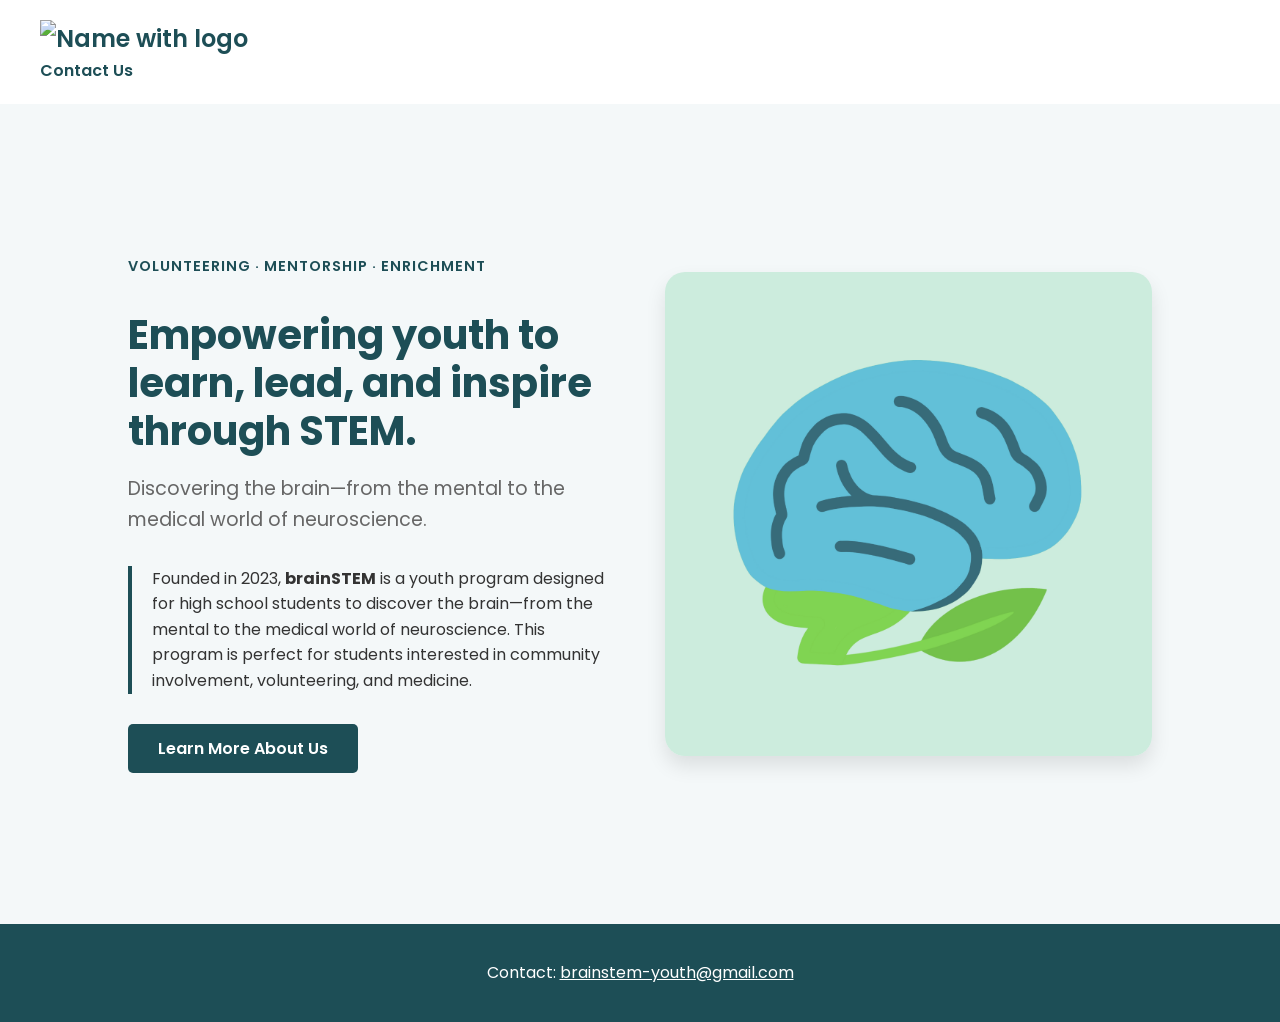
==== index.html @ 37b5a8be "Initial Upload" ====
<!DOCTYPE html>
<html lang="en">

<head>
    <meta charset="UTF-8">
    <meta name="viewport" content="width=device-width, initial-scale=1.0">
    <title>brainSTEM | Youth Neuroscience Program</title>
    <link rel="stylesheet" href="style.css">
    <link href="https://fonts.googleapis.com/css2?family=Poppins:wght@300;400;600&display=swap" rel="stylesheet">
</head>

<body>

    <header>
        <nav>
            <div class="logo">
                <img src="images/name-logo.png" alt="Name with logo" class="logo-img">
            </div>
            <a href="mailto:brainstem-youth@gmail.com" class="contact-link">Contact Us</a>
        </nav>
    </header>

    <main>
        <section class="hero-section">
            <div class="content-wrapper">
                <span class="tagline">Volunteering · Mentorship · Enrichment</span>

                <h1>Empowering youth to learn, lead, and inspire through STEM.</h1>

                <p class="subtitle">
                    Discovering the brain—from the mental to the medical world of neuroscience.
                </p>

                <div class="description-box">
                    <p>
                        Founded in 2023, <strong>brainSTEM</strong> is a youth program designed for high school students
                        to discover the brain—from the mental to the medical world of neuroscience.
                        This program is perfect for students interested in community involvement,
                        volunteering, and medicine.
                    </p>
                </div>

                <a href="mailto:brainstem-youth@gmail.com" class="btn-primary">Learn More About Us</a>
            </div>

            <div class="image-wrapper">
                <img src="images/logo-green.png" alt="Green backround logo" class="hero-img">
            </div>
        </section>
    </main>

    <footer>
        <p>Contact: <a href="mailto:brainstem-youth@gmail.com">brainstem-youth@gmail.com</a></p>
    </footer>

</body>

</html>
---- style.css ----
/* 1. General Setup */
:root {
    --primary-teal: #1D4E56;
    /* The color from your screenshot */
    --accent-teal: #2A6F7A;
    --text-dark: #333;
    --text-light: #666;
    --white: #ffffff;
}

body {
    font-family: 'Poppins', sans-serif;
    margin: 0;
    padding: 0;
    color: var(--text-dark);
    line-height: 1.6;
}

/* 2. Navigation */
header {
    padding: 20px 40px;
    display: flex;
    justify-content: space-between;
    align-items: center;
    background-color: var(--white);
    box-shadow: 0 2px 5px rgba(0, 0, 0, 0.05);
}

.logo {
    font-weight: 600;
    font-size: 1.5rem;
    color: var(--primary-teal);
}

.contact-link {
    text-decoration: none;
    color: var(--primary-teal);
    font-weight: 600;
}

/* 3. Hero Section (The Main Area) */
.hero-section {
    display: flex;
    /* Creates a side-by-side layout */
    align-items: center;
    justify-content: center;
    min-height: 80vh;
    /* Takes up most of the screen height */
    padding: 50px 10%;
    gap: 50px;
    background-color: #f4f8f9;
    /* Very light teal/grey background */
}

.content-wrapper {
    flex: 1;
    /* Takes up half the space */
    max-width: 600px;
}

/* Typography Styling */
.tagline {
    display: block;
    text-transform: uppercase;
    color: var(--primary-teal);
    font-weight: 600;
    letter-spacing: 1px;
    margin-bottom: 10px;
    font-size: 0.9rem;
}

h1 {
    font-size: 2.5rem;
    line-height: 1.2;
    margin-bottom: 15px;
    color: var(--primary-teal);
}

.subtitle {
    font-size: 1.2rem;
    color: var(--text-light);
    margin-bottom: 30px;
}

.description-box {
    border-left: 4px solid var(--primary-teal);
    padding-left: 20px;
    margin-bottom: 30px;
    color: var(--text-dark);
}

/* Button Styling */
.btn-primary {
    display: inline-block;
    background-color: var(--primary-teal);
    color: var(--white);
    padding: 12px 30px;
    border-radius: 5px;
    text-decoration: none;
    font-weight: 600;
    transition: background-color 0.3s;
}

.btn-primary:hover {
    background-color: var(--accent-teal);
}

/* 4. Image/Right Side */
.image-wrapper {
    flex: 1;
    display: flex;
    justify-content: center;
}

.placeholder-image {
    width: 300px;
    height: 300px;
    background-color: var(--primary-teal);
    border-radius: 20px;
    opacity: 0.2;
    /* Making it lighter just for the placeholder */
}

/* 5. Footer */
footer {
    text-align: center;
    padding: 20px;
    background-color: var(--primary-teal);
    color: var(--white);
}

footer a {
    color: var(--white);
    text-decoration: underline;
}

/* Mobile Responsiveness */
@media (max-width: 768px) {
    .hero-section {
        flex-direction: column;
        /* Stack vertically on phones */
        text-align: center;
        padding: 40px 20px;
    }

    .description-box {
        border-left: none;
        border-top: 4px solid var(--primary-teal);
        padding-top: 20px;
        padding-left: 0;
    }
}

/* Add this to the bottom of your CSS file */

/* 1. Control the Logo Size */
.logo-img {
    height: 50px;
    /* Adjust this number to make it bigger/smaller */
    width: auto;
    /* Keeps the aspect ratio so it doesn't squish */
}

/* 2. Control the Main Hero Image */
.hero-img {
    max-width: 100%;
    /* Ensures it never goes wider than its container */
    border-radius: 20px;
    /* Gives it rounded corners like your design */
    box-shadow: 0 10px 20px rgba(0, 0, 0, 0.1);
    /* Adds a subtle shadow */
}
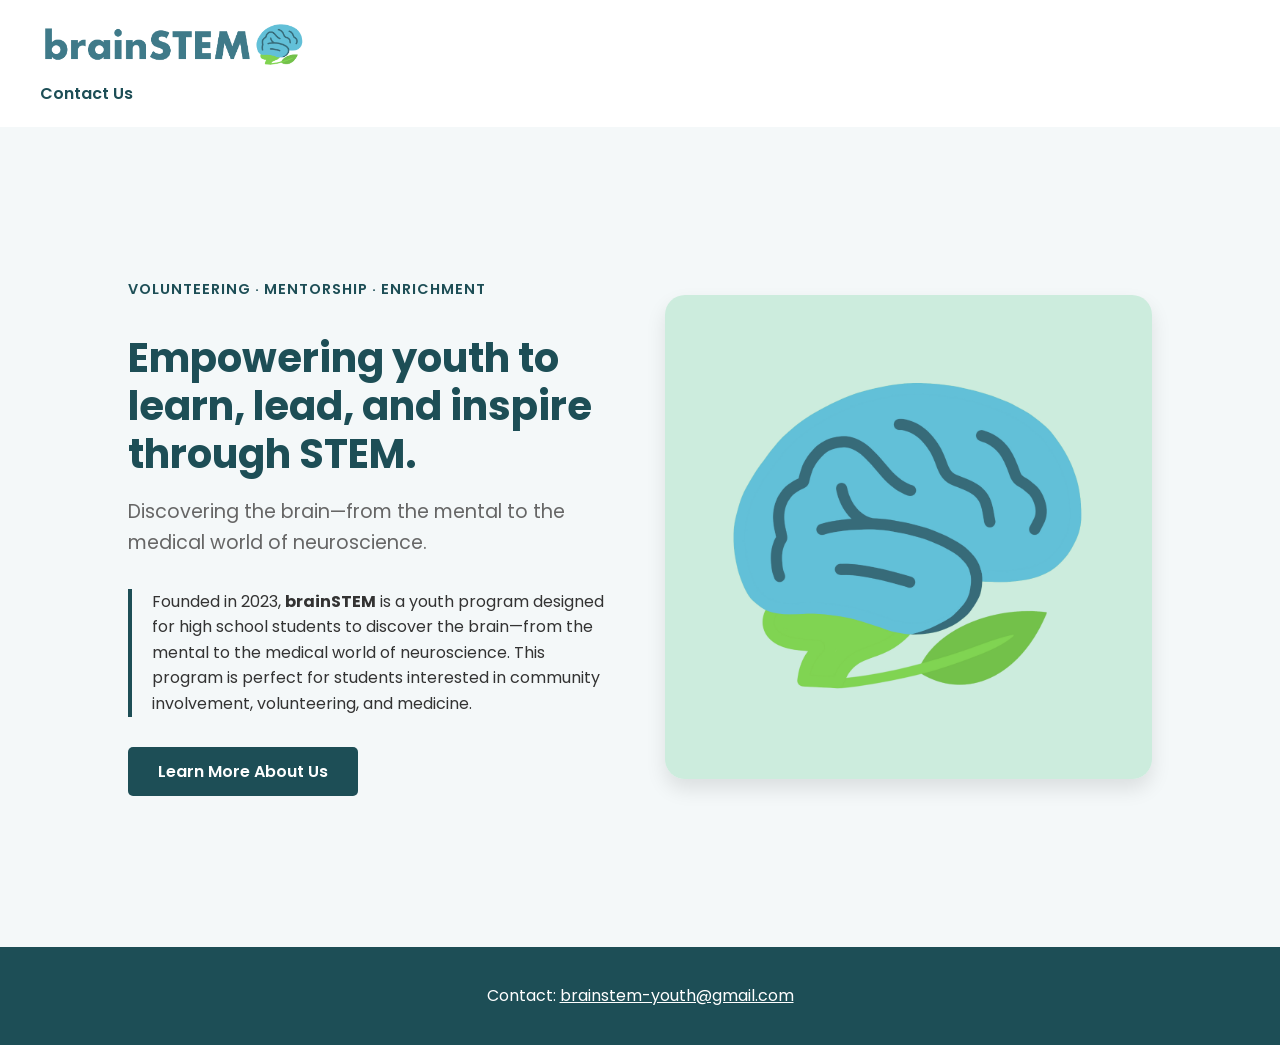
==== commit b840c798: "Fix HTML structure and update logo image source" ====
--- a/index.html
+++ b/index.html
@@ -14,7 +14,7 @@
     <header>
         <nav>
             <div class="logo">
-                <img src="images/name-logo.png" alt="Name with logo" class="logo-img">
+                <img src="images/name-logo.PNG" alt="Name with logo" class="logo-img">
             </div>
             <a href="mailto:brainstem-youth@gmail.com" class="contact-link">Contact Us</a>
         </nav>
@@ -55,4 +55,5 @@
 
 </body>
 
-</html>+
+</html>
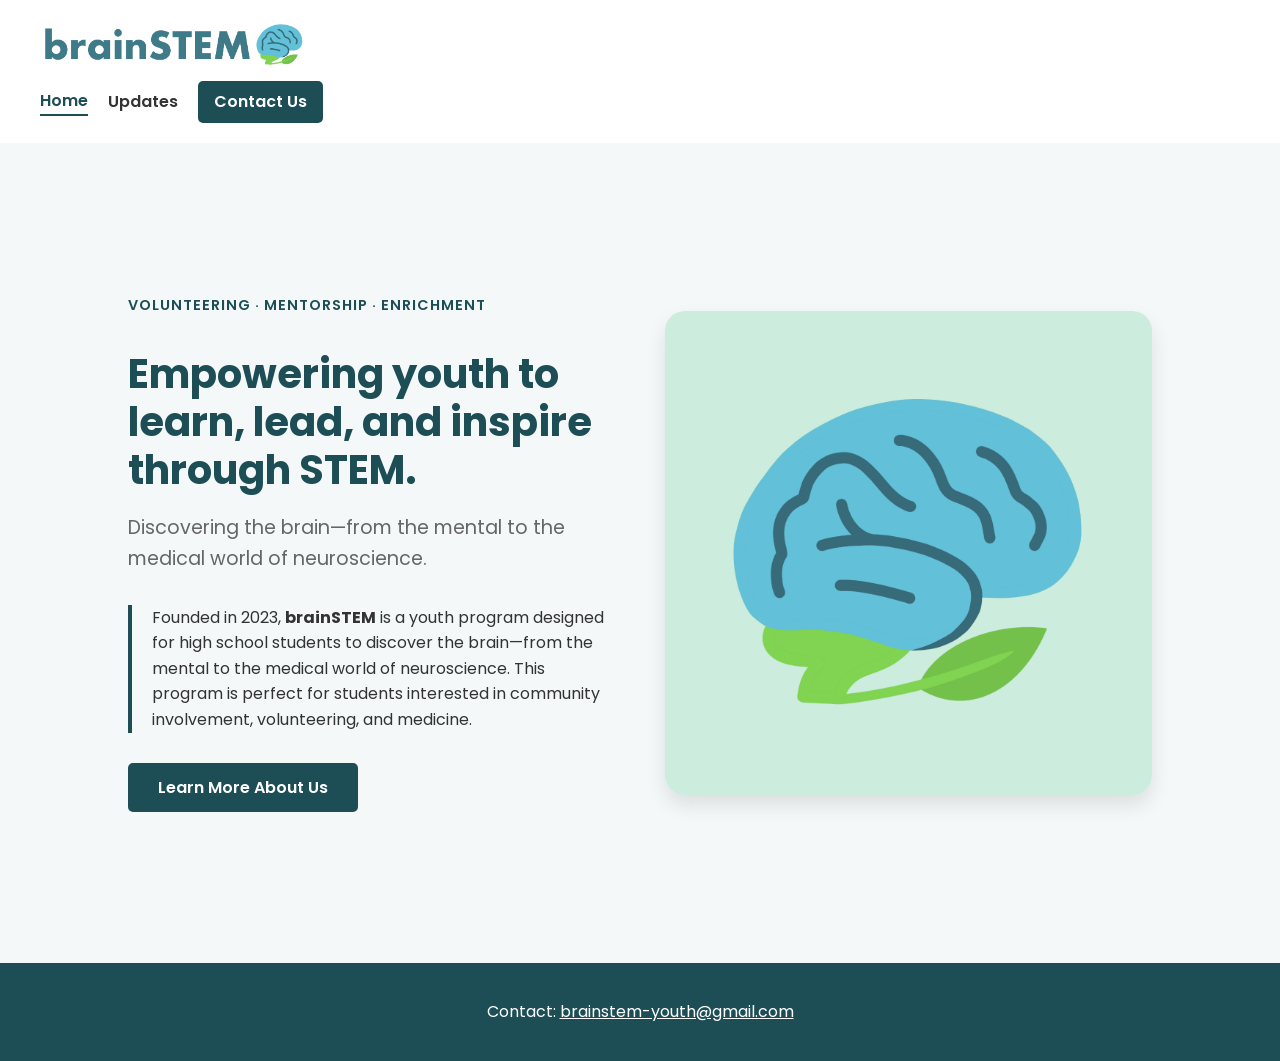
==== commit eeea71d0: "Add files via upload" ====
--- a/index.html
+++ b/index.html
@@ -14,9 +14,13 @@
     <header>
         <nav>
             <div class="logo">
-                <img src="images/name-logo.PNG" alt="Name with logo" class="logo-img">
+                <img src="images/name-logo.PNG" alt="BrainSTEM Logo" class="logo-img">
             </div>
-            <a href="mailto:brainstem-youth@gmail.com" class="contact-link">Contact Us</a>
+            <div class="nav-links">
+                <a href="index.html" class="active-page">Home</a>
+                <a href="updates.html">Updates</a>
+                <a href="mailto:brainstem-youth@gmail.com" class="contact-btn">Contact Us</a>
+            </div>
         </nav>
     </header>
 
@@ -55,5 +59,4 @@
 
 </body>
 
-
-</html>
+</html>
--- a/style.css
+++ b/style.css
@@ -169,4 +169,86 @@
     /* Gives it rounded corners like your design */
     box-shadow: 0 10px 20px rgba(0, 0, 0, 0.1);
     /* Adds a subtle shadow */
+}
+
+/* --- NEW NAVIGATION STYLES --- */
+.nav-links {
+    display: flex;
+    align-items: center;
+    gap: 20px;
+}
+
+.nav-links a {
+    text-decoration: none;
+    color: var(--text-dark);
+    font-weight: 600;
+}
+
+.nav-links a.active-page {
+    color: var(--primary-teal);
+    border-bottom: 2px solid var(--primary-teal);
+}
+
+.contact-btn {
+    background-color: var(--primary-teal);
+    color: white !important;
+    /* Force white text */
+    padding: 8px 16px;
+    border-radius: 5px;
+    transition: 0.3s;
+}
+
+.contact-btn:hover {
+    background-color: var(--accent-teal);
+}
+
+/* --- BLOG PAGE STYLES --- */
+.blog-container {
+    max-width: 800px;
+    margin: 0 auto;
+    /* Centers the content */
+    padding: 60px 20px;
+    min-height: 60vh;
+}
+
+.page-title {
+    text-align: center;
+    color: var(--primary-teal);
+    margin-bottom: 60px;
+}
+
+.blog-post {
+    background: white;
+    margin-bottom: 40px;
+}
+
+.post-date {
+    color: var(--text-light);
+    font-size: 0.9rem;
+    font-weight: 600;
+    text-transform: uppercase;
+    display: block;
+    margin-bottom: 5px;
+}
+
+.blog-post h2 {
+    color: var(--primary-teal);
+    margin-top: 0;
+}
+
+.post-image {
+    width: 100%;
+    /* Forces image to fit the text width */
+    height: auto;
+    /* Keeps the aspect ratio so it doesn't squish */
+    border-radius: 10px;
+    /* Rounds the corners to look nice */
+    margin-top: 15px;
+    margin-bottom: 15px;
+}
+
+.divider {
+    border: 0;
+    border-top: 1px solid #ddd;
+    margin: 40px 0;
 }
